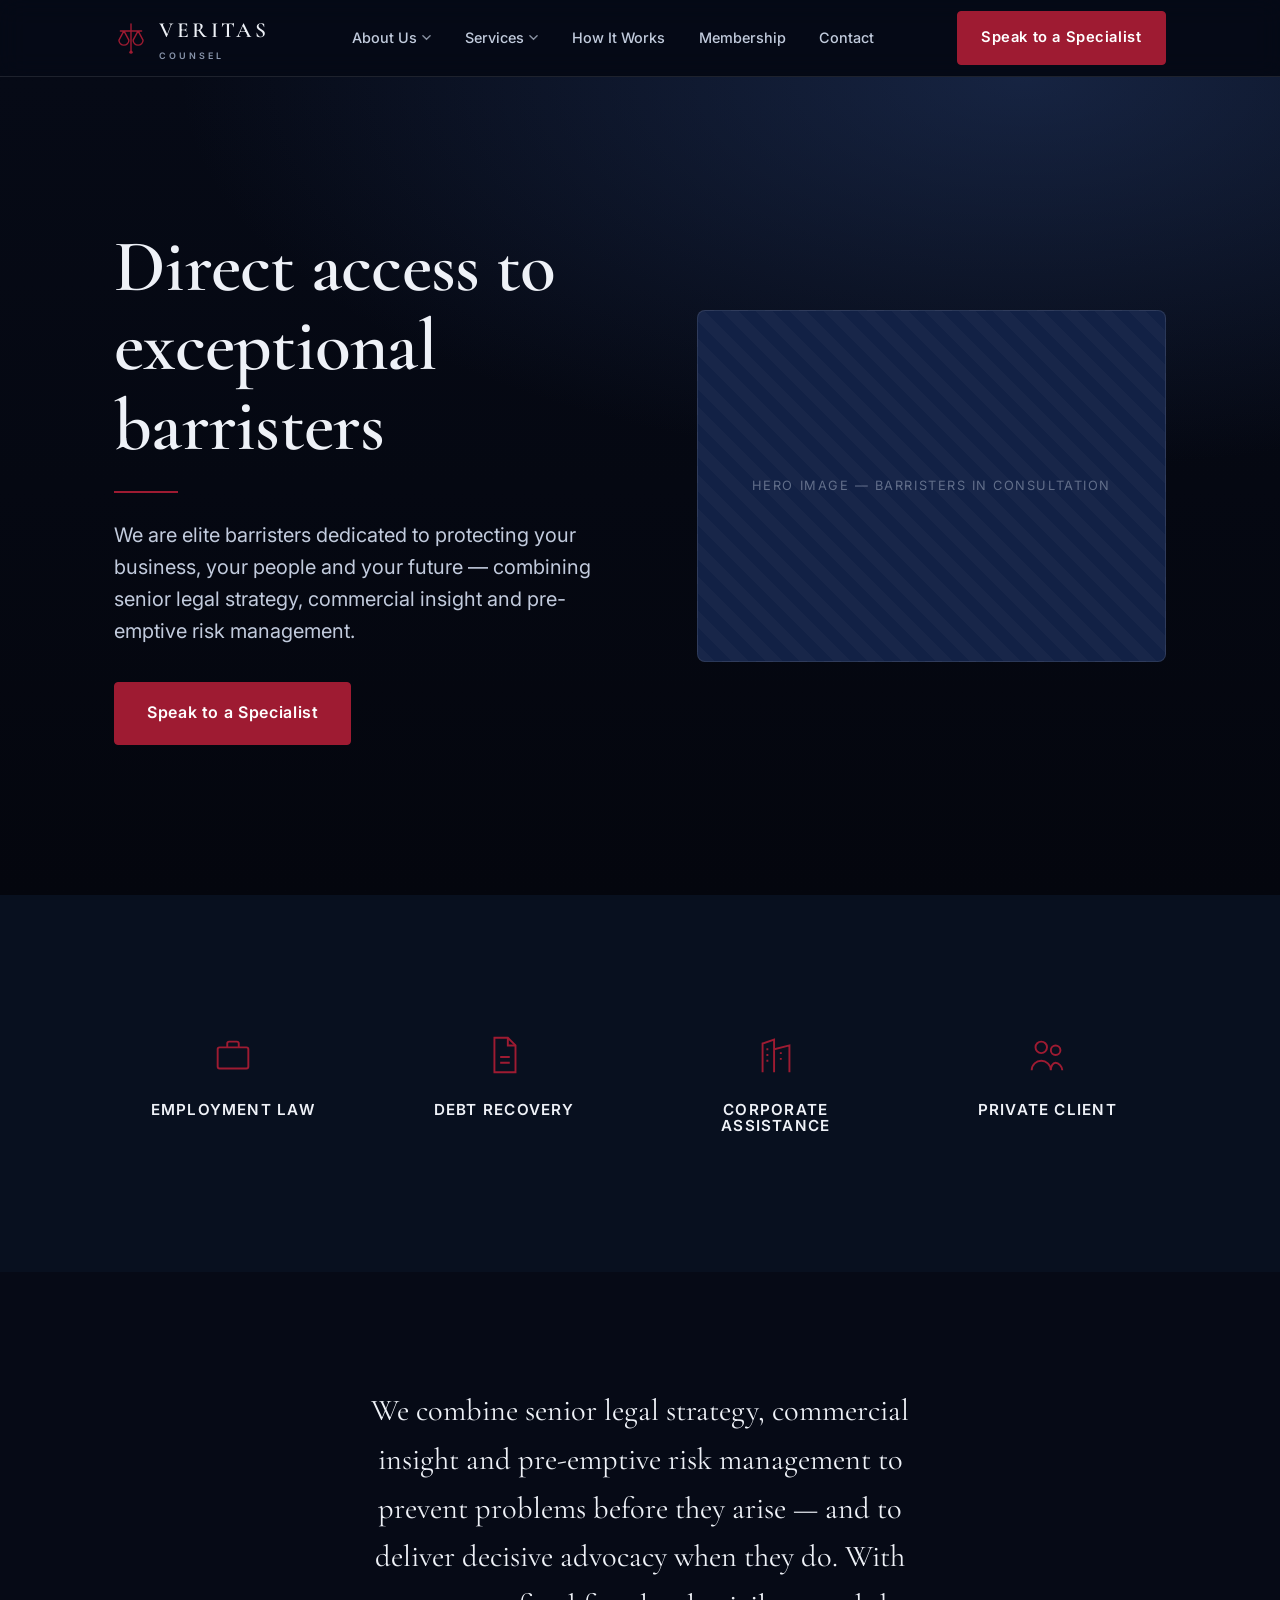
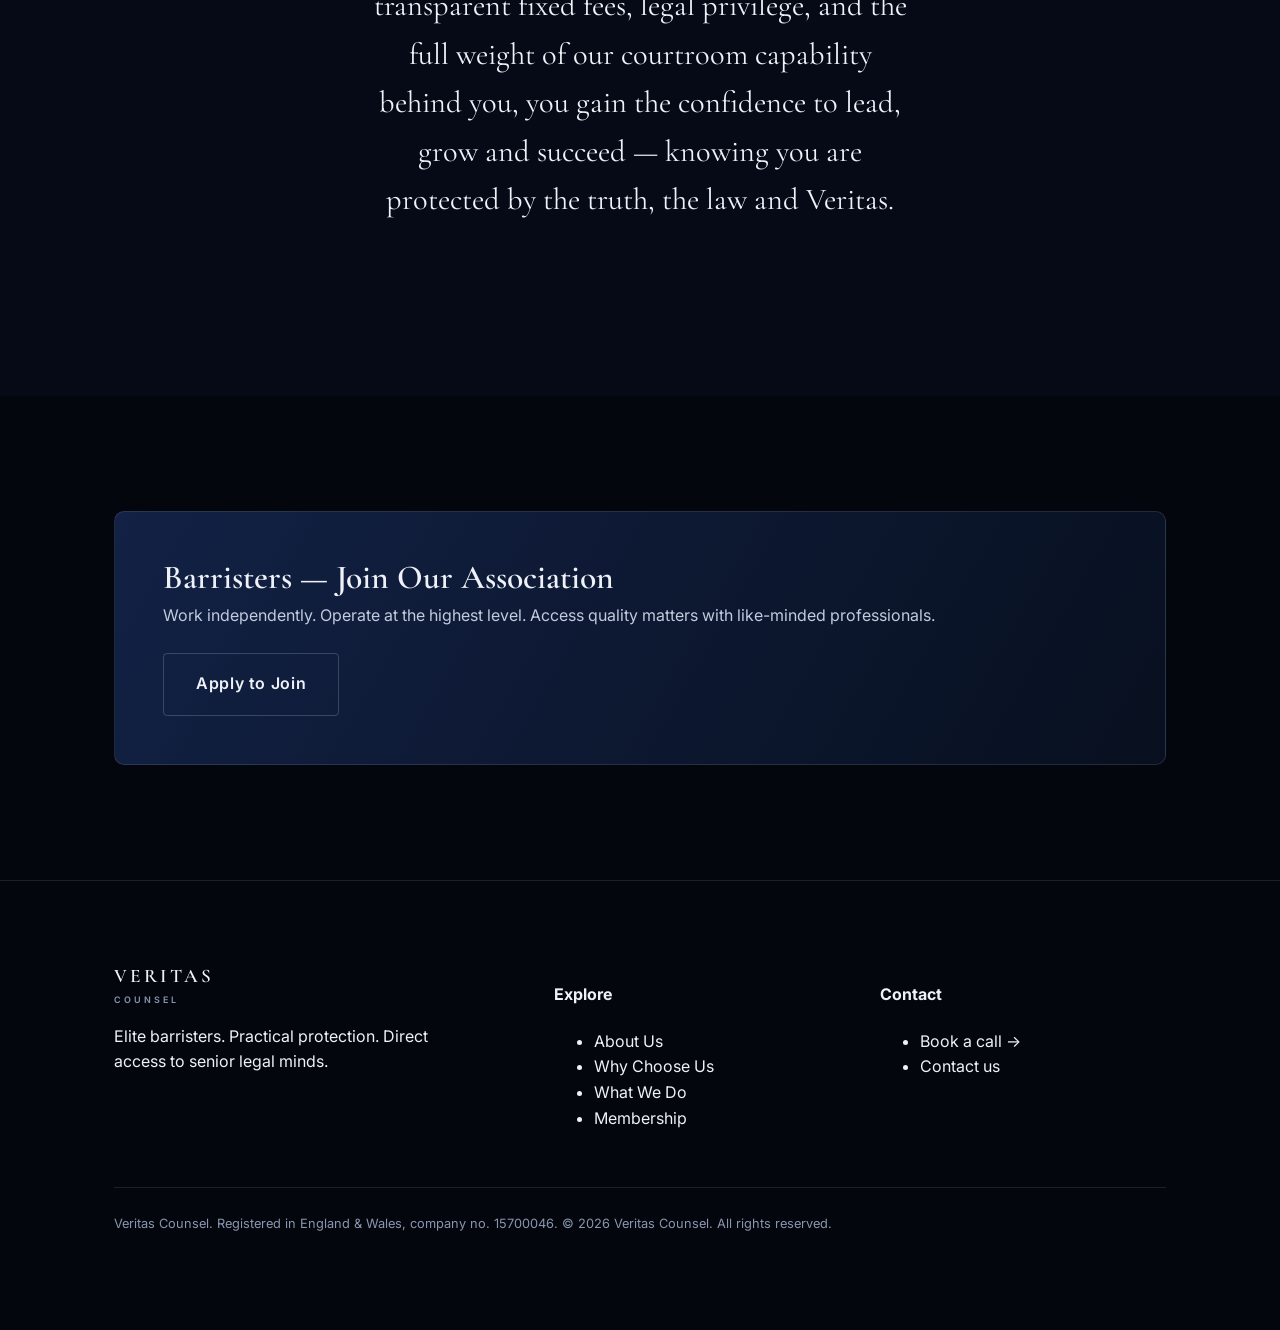
==== index.html @ da13c65a "Veritas Counsel website — initial responsive build (10 pages) Faithful rebuild of the PowerPoint moc" ====
<!DOCTYPE html>
<html lang="en-GB">
<head>
  <meta charset="UTF-8" />
  <meta name="viewport" content="width=device-width, initial-scale=1.0" />
  <title>Veritas Counsel — Direct access to exceptional barristers</title>
  <meta name="description" content="Veritas Counsel — elite barristers protecting your business, your people and your future. Direct access, transparent fixed fees, decisive advocacy." />
  <link rel="preconnect" href="https://fonts.googleapis.com" />
  <link rel="preconnect" href="https://fonts.gstatic.com" crossorigin />
  <link href="https://fonts.googleapis.com/css2?family=Cormorant+Garamond:wght@500;600;700&family=Inter:wght@400;500;600&display=swap" rel="stylesheet" />
  <link rel="stylesheet" href="css/styles.css" />
</head>
<body>

  <!-- ===================== HEADER ===================== -->
  <header class="site-header">
    <div class="container">
      <nav class="nav" id="nav">
        <a class="brand" href="index.html" aria-label="Veritas Counsel home">
          <svg class="brand__mark" viewBox="0 0 48 48" fill="none" xmlns="http://www.w3.org/2000/svg" aria-hidden="true">
            <path d="M24 4v40M9 14h30M14 14l-7 13a7 7 0 0014 0L14 14zM34 14l-7 13a7 7 0 0014 0L34 14z" stroke="#9e1b32" stroke-width="2" stroke-linecap="round" stroke-linejoin="round"/>
            <circle cx="24" cy="44" r="2.4" fill="#9e1b32"/>
          </svg>
          <span class="brand__name">VERITAS<small>COUNSEL</small></span>
        </a>

        <button class="nav__toggle" aria-label="Menu" aria-expanded="false">
          <span></span><span></span><span></span>
        </button>

        <ul class="nav__menu">
          <li class="has-dropdown">
            <a class="nav__link" href="about.html">About Us
              <svg class="caret" viewBox="0 0 10 6" fill="none"><path d="M1 1l4 4 4-4" stroke="currentColor" stroke-width="1.5" stroke-linecap="round"/></svg>
            </a>
            <ul class="dropdown">
              <li><a href="why-choose-us.html">Why Choose Us</a></li>
              <li><a href="what-we-do.html">What We Do</a></li>
            </ul>
          </li>
          <li class="has-dropdown">
            <a class="nav__link" href="what-we-do.html">Services
              <svg class="caret" viewBox="0 0 10 6" fill="none"><path d="M1 1l4 4 4-4" stroke="currentColor" stroke-width="1.5" stroke-linecap="round"/></svg>
            </a>
            <ul class="dropdown">
              <li><a href="corporate-protection.html">Corporate Protection Programme™</a></li>
              <li><a href="corporate-debt-recovery.html">Corporate Debt Recovery Programme™</a></li>
              <li><a href="lifetime-planning.html">Corporate Lifetime Planning Programme™</a></li>
              <li><a href="what-we-do.html">Corporate Training Programme™</a></li>
            </ul>
          </li>
          <li><a class="nav__link" href="how-it-works.html">How It Works</a></li>
          <li><a class="nav__link" href="membership.html">Membership</a></li>
          <li><a class="nav__link" href="contact.html">Contact</a></li>
        </ul>

        <div class="nav__cta">
          <a class="btn btn--primary" data-calendly href="contact.html">Speak to a Specialist</a>
        </div>
      </nav>
    </div>
  </header>

  <!-- ===================== HERO ===================== -->
  <section class="hero hero--split">
    <div class="container">
      <div class="hero__inner">
        <h1>Direct access to exceptional barristers</h1>
        <hr class="rule" />
        <p class="lead">We are elite barristers dedicated to protecting your business, your people and your future — combining senior legal strategy, commercial insight and pre-emptive risk management.</p>
        <a class="btn btn--primary btn--lg" data-calendly href="contact.html">Speak to a Specialist</a>
      </div>
      <div class="img-ph" data-ratio="4-3" data-label="Hero image — barristers in consultation"></div>
    </div>
  </section>

  <!-- ===================== PRACTICE AREAS ===================== -->
  <section class="section section--alt">
    <div class="container">
      <div class="grid grid--4">
        <div class="feature">
          <svg class="feature__icon" viewBox="0 0 48 48" fill="none" stroke="currentColor" stroke-width="2"><rect x="8" y="16" width="32" height="22" rx="2"/><path d="M18 16v-4a2 2 0 012-2h8a2 2 0 012 2v4"/></svg>
          <h3>Employment Law</h3>
        </div>
        <div class="feature">
          <svg class="feature__icon" viewBox="0 0 48 48" fill="none" stroke="currentColor" stroke-width="2"><path d="M14 6h14l8 8v28H14z"/><path d="M28 6v8h8M20 26h10M20 32h10"/></svg>
          <h3>Debt Recovery</h3>
        </div>
        <div class="feature">
          <svg class="feature__icon" viewBox="0 0 48 48" fill="none" stroke="currentColor" stroke-width="2"><path d="M10 42V12l12-4v34M22 42V18l16-4v28M14 18h2M14 24h2M14 30h2M28 22h2M28 28h2"/></svg>
          <h3>Corporate Assistance</h3>
        </div>
        <div class="feature">
          <svg class="feature__icon" viewBox="0 0 48 48" fill="none" stroke="currentColor" stroke-width="2"><circle cx="18" cy="16" r="6"/><circle cx="33" cy="19" r="5"/><path d="M8 40c0-6 5-10 10-10s10 4 10 10M28 40c0-4 2-8 5-8s7 4 7 8"/></svg>
          <h3>Private Client</h3>
        </div>
      </div>
    </div>
  </section>

  <!-- ===================== INTRO ===================== -->
  <section class="section">
    <div class="container section__head center">
      <p class="lead" style="font-family:var(--ff-serif); font-size:clamp(1.3rem,2.6vw,1.9rem); color:var(--text);">
        We combine senior legal strategy, commercial insight and pre-emptive risk management to prevent problems before they arise — and to deliver decisive advocacy when they do. With transparent fixed fees, legal privilege, and the full weight of our courtroom capability behind you, you gain the confidence to lead, grow and succeed — knowing you are protected by the truth, the law and Veritas.
      </p>
    </div>
  </section>

  <!-- ===================== JOIN BAND ===================== -->
  <section class="section section--deep">
    <div class="container">
      <div class="cta-band">
        <div>
          <h2>Barristers — Join Our Association</h2>
          <p>Work independently. Operate at the highest level. Access quality matters with like-minded professionals.</p>
        </div>
        <a class="btn btn--ghost btn--lg" href="membership.html">Apply to Join</a>
      </div>
    </div>
  </section>

  <!-- ===================== FOOTER ===================== -->
  <footer class="site-footer">
    <div class="container">
      <div class="footer__grid">
        <div>
          <span class="brand__name" style="font-size:1.2rem;">VERITAS<small>COUNSEL</small></span>
          <p style="margin-top:1rem; max-width:34ch;">Elite barristers. Practical protection. Direct access to senior legal minds.</p>
        </div>
        <div>
          <h4>Explore</h4>
          <ul>
            <li><a href="about.html">About Us</a></li>
            <li><a href="why-choose-us.html">Why Choose Us</a></li>
            <li><a href="what-we-do.html">What We Do</a></li>
            <li><a href="membership.html">Membership</a></li>
          </ul>
        </div>
        <div>
          <h4>Contact</h4>
          <ul>
            <li><a data-calendly href="contact.html">Book a call →</a></li>
            <li><a href="contact.html">Contact us</a></li>
          </ul>
        </div>
      </div>
      <p class="footer__legal">
        Veritas Counsel. Registered in England &amp; Wales, company no. 15700046.
        © <span id="year">2026</span> Veritas Counsel. All rights reserved.
      </p>
    </div>
  </footer>

  <script src="js/main.js"></script>
</body>
</html>
---- css/styles.css ----
/* ============================================================
   Veritas Counsel — design system
   Dark navy. Off-white. Responsive, mobile-first.
   ============================================================ */

:root {
  /* Navy palette — as dark as possible, layered */
  --navy-950: #04060e;
  --navy-900: #060a16;
  --navy-850: #08101f;
  --navy-800: #0b1730;
  --navy-700: #122145;
  --navy-600: #1b2f5c;
  --navy-500: #2a4377;

  /* Text */
  --text:      #eef1f7;
  --text-soft: #c2cbdd;
  --text-mute: #8a96ad;

  /* Brand crimson (from the mockups) — primary accent */
  --crimson:     #9e1b32;
  --crimson-600: #b3243f;
  --accent:      var(--crimson);
  --accent-soft: #8c2438;
  --line:        rgba(255, 255, 255, 0.10);
  --line-strong: rgba(255, 255, 255, 0.18);

  --maxw: 1180px;
  --gutter: clamp(20px, 5vw, 64px);

  --ff-serif: "Cormorant Garamond", Georgia, "Times New Roman", serif;
  --ff-sans: "Inter", -apple-system, BlinkMacSystemFont, "Segoe UI", Roboto, sans-serif;
}

* { box-sizing: border-box; }

html { scroll-behavior: smooth; }

body {
  margin: 0;
  font-family: var(--ff-sans);
  color: var(--text);
  background: var(--navy-900);
  line-height: 1.6;
  -webkit-font-smoothing: antialiased;
  text-rendering: optimizeLegibility;
}

img { max-width: 100%; display: block; }
a { color: inherit; text-decoration: none; }

h1, h2, h3 { font-family: var(--ff-serif); font-weight: 600; line-height: 1.08; margin: 0; }
h1 { font-size: clamp(2.6rem, 7vw, 4.6rem); letter-spacing: -0.01em; }
h2 { font-size: clamp(2rem, 4.5vw, 3rem); }
h3 { font-size: clamp(1.3rem, 2.4vw, 1.6rem); }
p  { margin: 0 0 1rem; }

.container { width: 100%; max-width: var(--maxw); margin-inline: auto; padding-inline: var(--gutter); }

.eyebrow {
  font-family: var(--ff-sans);
  text-transform: uppercase;
  letter-spacing: 0.22em;
  font-size: 0.72rem;
  font-weight: 600;
  color: var(--accent);
  margin: 0 0 1rem;
}

.lead { font-size: clamp(1.05rem, 1.6vw, 1.25rem); color: var(--text-soft); }

/* Section rhythm */
.section { padding-block: clamp(56px, 9vw, 120px); }
.section--alt { background: var(--navy-850); }
.section--deep { background: var(--navy-950); }

/* ---------- Buttons ---------- */
.btn {
  display: inline-flex; align-items: center; gap: 0.5em;
  font-family: var(--ff-sans); font-weight: 600; font-size: 0.92rem;
  letter-spacing: 0.04em;
  padding: 0.95em 1.6em; border-radius: 4px;
  border: 1px solid transparent; cursor: pointer;
  transition: transform .15s ease, background .2s ease, border-color .2s ease;
}
.btn:hover { transform: translateY(-1px); }
.btn--primary { background: var(--crimson); color: #fff; border-color: var(--crimson); }
.btn--primary:hover { background: var(--crimson-600); border-color: var(--crimson-600); }
.btn--ghost { background: transparent; color: var(--text); border-color: var(--line-strong); }
.btn--ghost:hover { border-color: var(--accent); color: #fff; }
.btn--lg { padding: 1.1em 2em; font-size: 1rem; }

/* ============================================================
   Header / nav
   ============================================================ */
.site-header {
  position: sticky; top: 0; z-index: 100;
  background: rgba(6, 10, 22, 0.82);
  backdrop-filter: blur(12px);
  border-bottom: 1px solid var(--line);
}
.nav {
  display: flex; align-items: center; justify-content: space-between;
  gap: 1.5rem; min-height: 76px;
}
.brand { display: flex; align-items: center; gap: 0.7rem; }
.brand__mark { width: 34px; height: 34px; flex: none; }
.brand__name { font-family: var(--ff-serif); font-size: 1.35rem; letter-spacing: 0.16em; font-weight: 600; }
.brand__name small { display: block; font-family: var(--ff-sans); font-size: 0.56rem; letter-spacing: 0.34em; color: var(--text-mute); margin-top: 2px; }

.nav__menu { display: flex; align-items: center; gap: 0.3rem; list-style: none; margin: 0; padding: 0; }
.nav__link {
  display: inline-flex; align-items: center; gap: 0.35rem;
  padding: 0.6rem 0.9rem; font-size: 0.9rem; font-weight: 500;
  color: var(--text-soft); border-radius: 4px;
}
.nav__link:hover { color: #fff; }

/* Dropdown */
.has-dropdown { position: relative; }
.dropdown {
  position: absolute; top: 100%; left: 0; min-width: 240px;
  background: var(--navy-800); border: 1px solid var(--line);
  border-radius: 6px; padding: 0.5rem; list-style: none; margin: 8px 0 0;
  opacity: 0; visibility: hidden; transform: translateY(6px);
  transition: opacity .18s ease, transform .18s ease, visibility .18s;
  box-shadow: 0 20px 40px rgba(0,0,0,.5);
}
.has-dropdown:hover .dropdown,
.has-dropdown:focus-within .dropdown { opacity: 1; visibility: visible; transform: translateY(0); }
.dropdown a { display: block; padding: 0.6rem 0.8rem; border-radius: 4px; font-size: 0.88rem; color: var(--text-soft); }
.dropdown a:hover { background: var(--navy-700); color: #fff; }
.caret { width: 9px; height: 9px; opacity: .7; }

.nav__cta { display: flex; align-items: center; gap: 0.6rem; }

/* Hamburger */
.nav__toggle {
  display: none; background: none; border: 0; cursor: pointer; padding: 8px;
}
.nav__toggle span { display: block; width: 24px; height: 2px; background: var(--text); margin: 5px 0; transition: .25s; }
.nav.open .nav__toggle span:nth-child(1) { transform: translateY(7px) rotate(45deg); }
.nav.open .nav__toggle span:nth-child(2) { opacity: 0; }
.nav.open .nav__toggle span:nth-child(3) { transform: translateY(-7px) rotate(-45deg); }

/* ============================================================
   Hero
   ============================================================ */
.hero {
  position: relative;
  background:
    radial-gradient(110% 80% at 80% 0%, rgba(42,67,119,.45), transparent 60%),
    linear-gradient(180deg, var(--navy-900), var(--navy-950));
  padding-block: clamp(64px, 12vw, 150px);
  overflow: hidden;
}
.hero__inner { max-width: 760px; }
.hero h1 { margin-bottom: 1.2rem; }
.hero .lead { max-width: 540px; margin-bottom: 2.2rem; }
.rule { width: 64px; height: 2px; background: var(--accent); margin: 1.6rem 0; border: 0; }

/* ============================================================
   Practice areas / feature grid
   ============================================================ */
.grid { display: grid; gap: clamp(20px, 3vw, 34px); }
.grid--4 { grid-template-columns: repeat(4, 1fr); }
.grid--3 { grid-template-columns: repeat(3, 1fr); }
.grid--2 { grid-template-columns: repeat(2, 1fr); }

.feature { text-align: center; padding: 1.4rem 1rem; }
.feature__icon { width: 46px; height: 46px; margin: 0 auto 1rem; color: var(--accent); }
.feature h3 { font-family: var(--ff-sans); font-size: 0.95rem; letter-spacing: 0.08em; text-transform: uppercase; font-weight: 600; }
.feature p { color: var(--text-mute); font-size: 0.92rem; }

.card {
  background: var(--navy-800); border: 1px solid var(--line);
  border-radius: 8px; padding: clamp(1.4rem, 3vw, 2.2rem);
  transition: border-color .2s ease, transform .2s ease;
}
.card:hover { border-color: var(--accent-soft); transform: translateY(-3px); }
.card__icon { width: 40px; height: 40px; color: var(--accent); margin-bottom: 1rem; }
.card h3 { margin-bottom: 0.6rem; }
.card p { color: var(--text-soft); font-size: 0.95rem; margin: 0; }

.section__head { max-width: 680px; margin-bottom: clamp(32px, 5vw, 56px); }
.section__head.center { margin-inline: auto; text-align: center; }

/* Numbered value rows */
.vlist { display: grid; gap: 1.6rem; counter-reset: v; }
.vrow { display: grid; grid-template-columns: 56px 1fr; gap: 1.2rem; align-items: start;
  padding-bottom: 1.6rem; border-bottom: 1px solid var(--line); }
.vrow:last-child { border-bottom: 0; }
.vrow__num { font-family: var(--ff-serif); font-size: 2rem; color: var(--accent-soft); line-height: 1; }
.vrow h3 { margin-bottom: 0.4rem; }
.vrow p { color: var(--text-soft); margin: 0; }

/* CTA band */
.cta-band {
  background: linear-gradient(120deg, var(--navy-700), var(--navy-850));
  border: 1px solid var(--line); border-radius: 10px;
  padding: clamp(1.8rem, 4vw, 3rem);
  display: flex; flex-wrap: wrap; align-items: center; justify-content: space-between; gap: 1.5rem;
}
.cta-band h2 { font-size: clamp(1.5rem, 3vw, 2.1rem); }
.cta-band p { color: var(--text-soft); margin: 0.4rem 0 0; }

/* ============================================================
   Footer
   ============================================================ */
.site-footer { background: var(--navy-950); border-top: 1px solid var(--line); padding-block: clamp(48px, 7vw, 80px); }
.footer__grid { display: grid; grid-template-columns: 1.4fr 1fr 1fr; gap: 2.5rem; }
.footer h4 { font-family: var(--ff-sans); text-transform: uppercase; letter-spacing: 0.14em; font-size: 0.72rem; color: var(--text-mute); margin: 0 0 1rem; }
.footer a, .footer p { color: var(--text-soft); font-size: 0.92rem; }
.footer ul { list-style: none; margin: 0; padding: 0; display: grid; gap: 0.5rem; }
.footer a:hover { color: #fff; }
.footer__legal { margin-top: 2.5rem; padding-top: 1.6rem; border-top: 1px solid var(--line); font-size: 0.8rem; color: var(--text-mute); }

/* ============================================================
   Image placeholders (grey boxes until real assets arrive)
   ============================================================ */
.img-ph {
  position: relative;
  width: 100%;
  background:
    repeating-linear-gradient(45deg, rgba(255,255,255,.025) 0 12px, transparent 12px 24px),
    var(--navy-700);
  border: 1px solid var(--line);
  border-radius: 8px;
  display: flex; align-items: center; justify-content: center;
  color: var(--text-mute); font-size: 0.8rem; letter-spacing: 0.12em; text-transform: uppercase;
  min-height: 220px;
}
.img-ph[data-ratio="16-9"]  { aspect-ratio: 16 / 9; }
.img-ph[data-ratio="4-3"]   { aspect-ratio: 4 / 3; }
.img-ph[data-ratio="1-1"]   { aspect-ratio: 1 / 1; }
.img-ph[data-ratio="3-4"]   { aspect-ratio: 3 / 4; }
.img-ph::after { content: attr(data-label); opacity: .65; padding: 1rem; text-align: center; }

/* ============================================================
   Split layouts (text + media)
   ============================================================ */
.split { display: grid; grid-template-columns: 1fr 1fr; gap: clamp(28px, 5vw, 64px); align-items: center; }
.split--media-right { direction: ltr; }
.hero--split .container { display: grid; grid-template-columns: 1.05fr 0.95fr; gap: clamp(28px, 5vw, 64px); align-items: center; }

/* Checklists (ticked service lists) */
.checklist { list-style: none; margin: 0; padding: 0; display: grid; gap: 0.7rem; }
.checklist li { display: grid; grid-template-columns: 22px 1fr; gap: 0.7rem; align-items: start; color: var(--text-soft); font-size: 0.95rem; }
.checklist li::before {
  content: ""; width: 18px; height: 18px; margin-top: 3px; border-radius: 50%;
  background:
    linear-gradient(transparent, transparent),
    var(--navy-600);
  border: 1px solid var(--accent-soft);
  background-image: url("data:image/svg+xml,%3Csvg xmlns='http://www.w3.org/2000/svg' viewBox='0 0 12 12'%3E%3Cpath d='M2.5 6.2l2.2 2.3 4.8-5' stroke='%239e1b32' stroke-width='1.8' fill='none' stroke-linecap='round' stroke-linejoin='round'/%3E%3C/svg%3E");
  background-repeat: no-repeat; background-position: center;
}

/* Process steps (How it works) */
.steps { display: grid; gap: 1.6rem; counter-reset: step; }
.step { display: grid; grid-template-columns: 48px 1fr; gap: 1.2rem; align-items: start; }
.step__num {
  width: 44px; height: 44px; border-radius: 50%; display: grid; place-items: center;
  border: 1px solid var(--accent-soft); color: var(--accent); font-family: var(--ff-serif); font-size: 1.2rem;
}
.step h3 { margin-bottom: 0.3rem; }
.step p { color: var(--text-soft); margin: 0; font-size: 0.95rem; }

/* Pricing card */
.price-card { background: var(--navy-800); border: 1px solid var(--line-strong); border-radius: 10px; padding: clamp(1.6rem, 3vw, 2.4rem); text-align: center; }
.price-card .amount { font-family: var(--ff-serif); font-size: clamp(2.6rem, 6vw, 3.6rem); line-height: 1; }
.price-card .per { color: var(--text-mute); font-size: 0.9rem; }

/* Page hero (interior pages) */
.page-hero { background: linear-gradient(180deg, var(--navy-850), var(--navy-950)); padding-block: clamp(56px, 9vw, 110px); }
.page-hero .lead { max-width: 620px; }

/* prose helper */
.prose p { color: var(--text-soft); max-width: 65ch; }
.prose .accent { color: var(--accent); }

/* ============================================================
   Responsive
   ============================================================ */
@media (max-width: 920px) {
  .grid--4 { grid-template-columns: repeat(2, 1fr); }
  .grid--3 { grid-template-columns: 1fr; }
  .footer__grid { grid-template-columns: 1fr 1fr; }

  .nav__toggle { display: block; }
  .nav__menu, .nav__cta {
    position: fixed; inset: 76px 0 auto 0;
    flex-direction: column; align-items: stretch;
    background: var(--navy-850); border-bottom: 1px solid var(--line);
    padding: 1rem var(--gutter);
    transform: translateY(-120%); transition: transform .3s ease;
    gap: 0.2rem;
  }
  .nav__cta { top: auto; position: static; transform: none; background: none; border: 0; padding-top: 1rem; }
  .nav.open .nav__menu { transform: translateY(0); }
  .nav__menu { z-index: 90; box-shadow: 0 20px 30px rgba(0,0,0,.4); }
  .dropdown { position: static; opacity: 1; visibility: visible; transform: none; box-shadow: none; background: var(--navy-800); margin: 4px 0 4px 1rem; }
  .nav__link { padding: 0.85rem 0.5rem; font-size: 1rem; }
}

@media (max-width: 820px) {
  .split, .hero--split .container { grid-template-columns: 1fr; }
  .hero--split .img-ph { order: -1; }
}

@media (max-width: 560px) {
  .grid--4, .grid--2 { grid-template-columns: 1fr; }
  .footer__grid { grid-template-columns: 1fr; }
  .cta-band { flex-direction: column; align-items: flex-start; }
  .vrow { grid-template-columns: 1fr; gap: 0.4rem; }
  .step { grid-template-columns: 40px 1fr; }
}
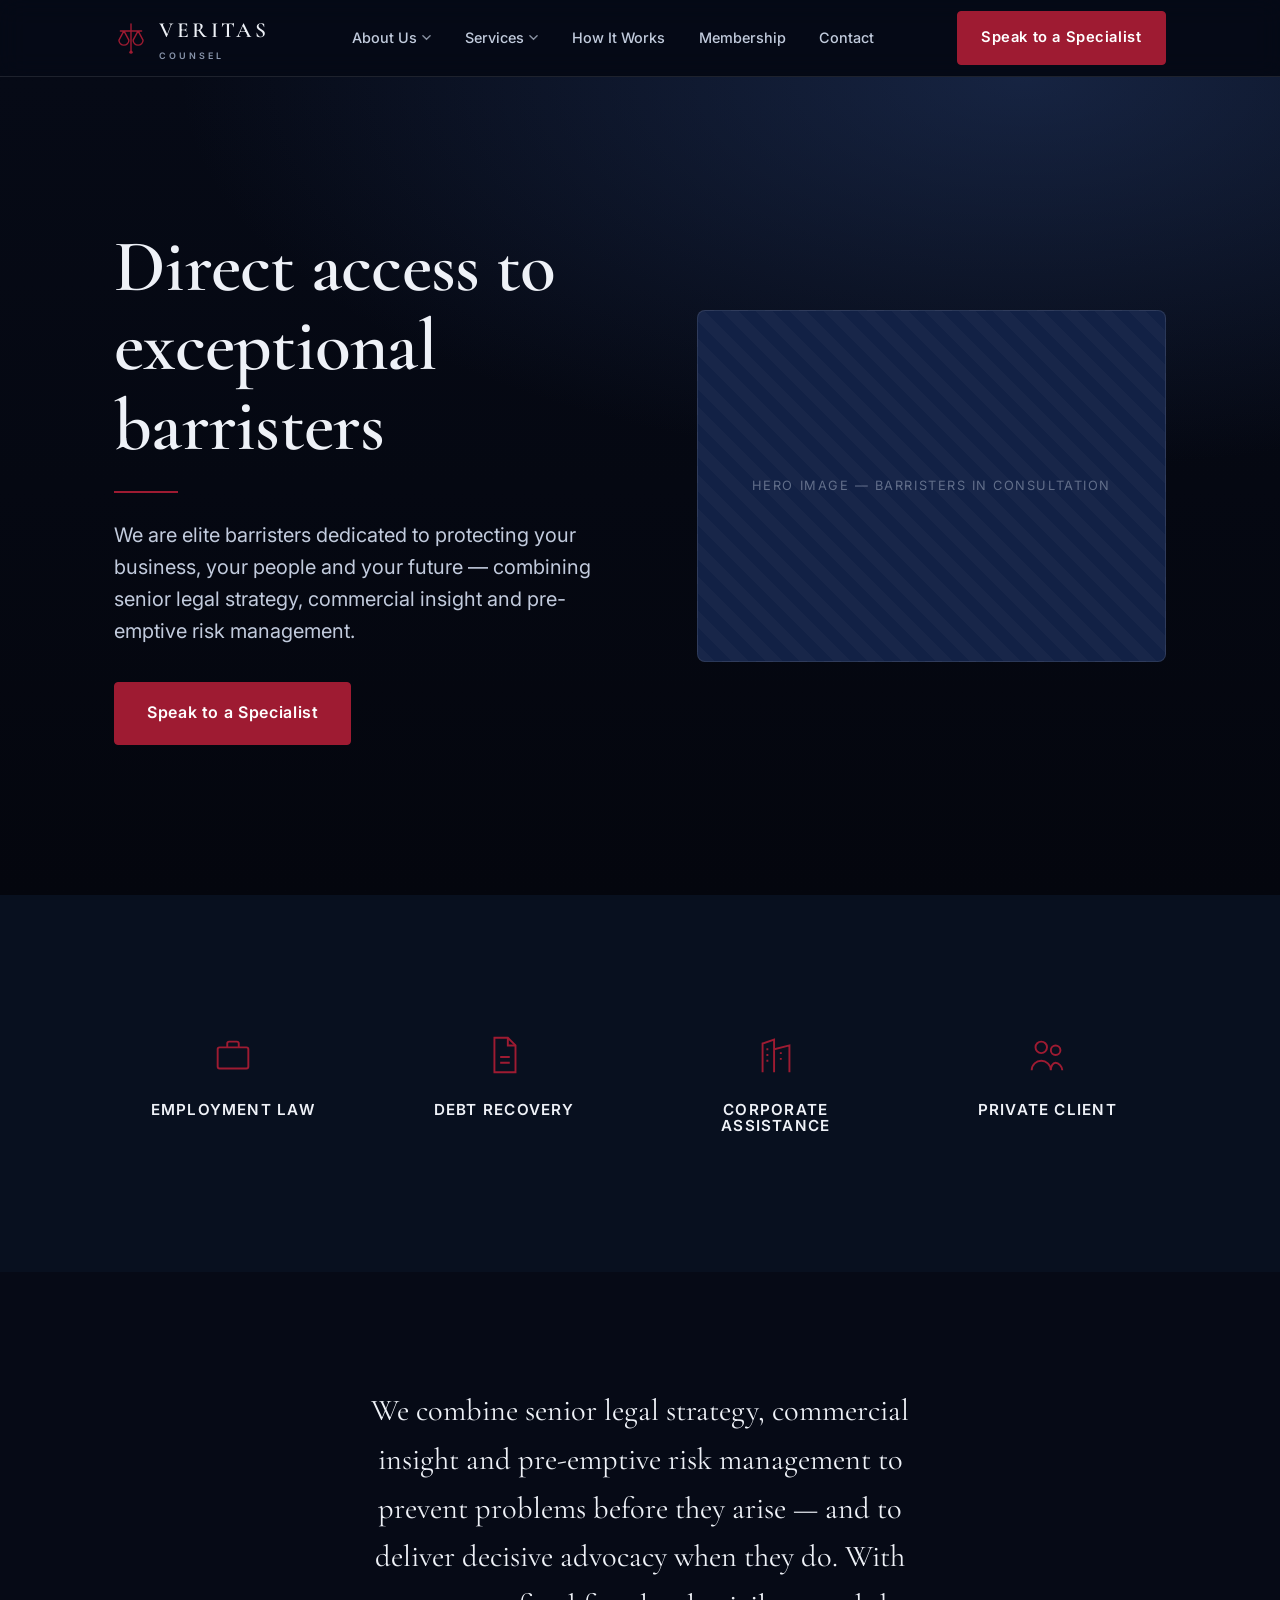
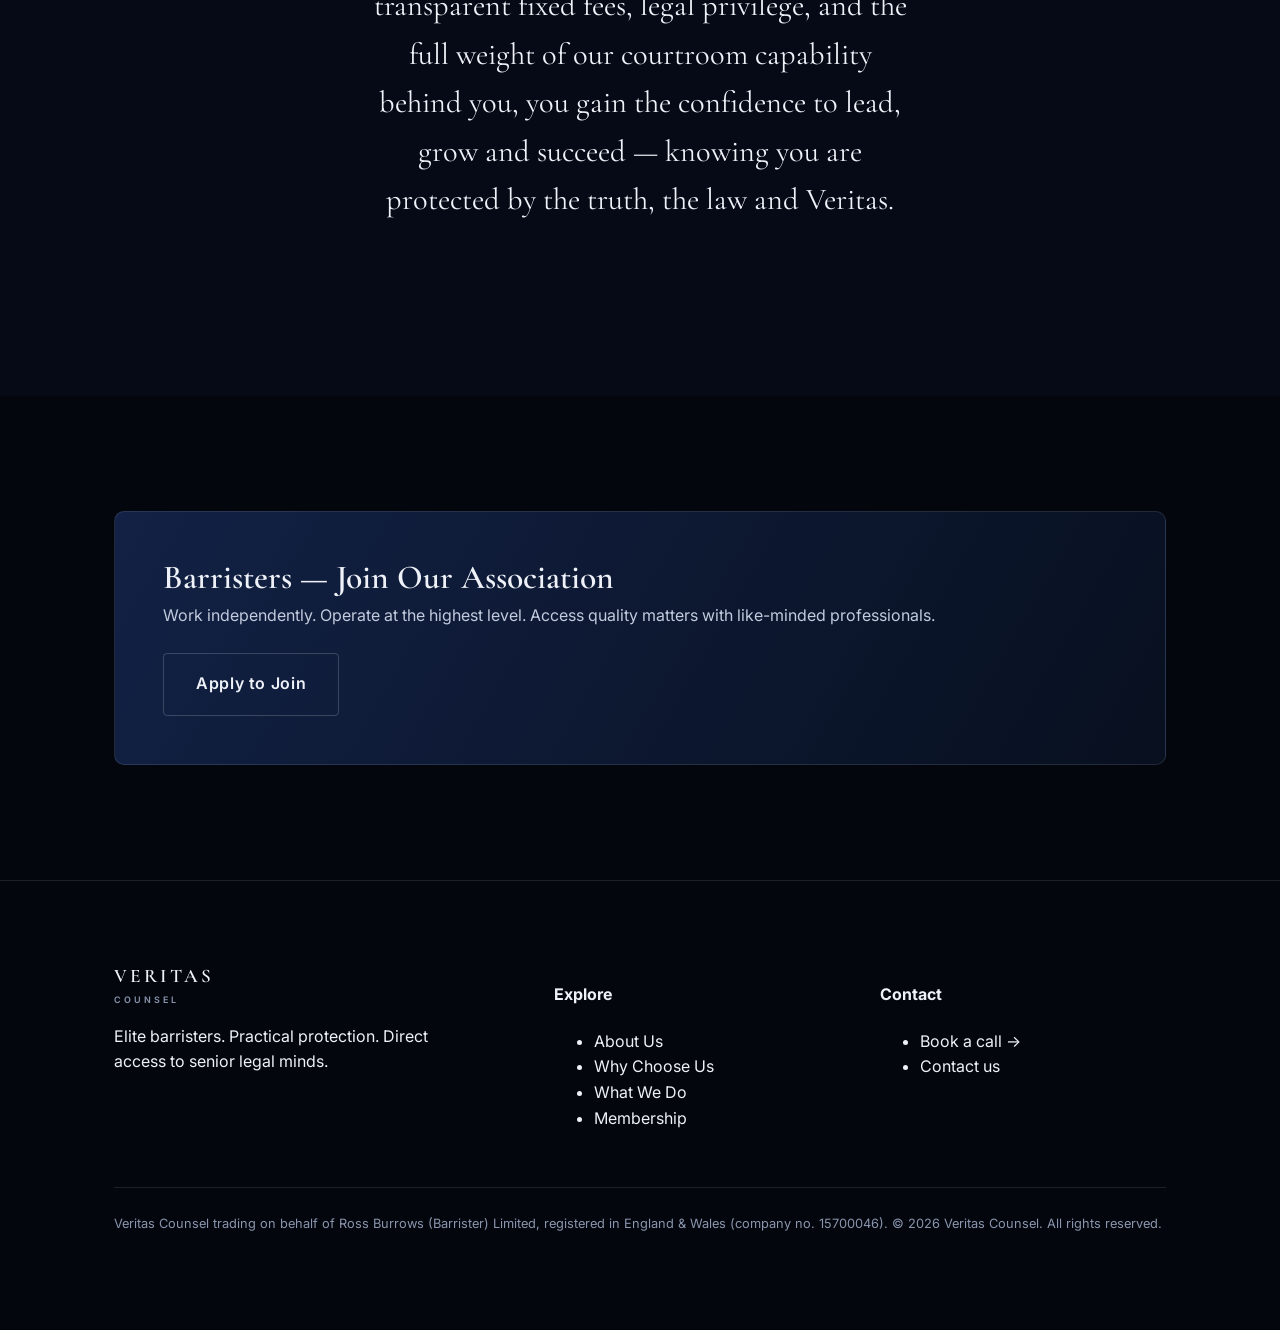
==== commit 15f46a06: "Footer: state Veritas Counsel trades on behalf of Ross Burrows (Barrister) Limited (no. 15700046) Co" ====
--- a/index.html
+++ b/index.html
@@ -34,6 +34,7 @@
               <svg class="caret" viewBox="0 0 10 6" fill="none"><path d="M1 1l4 4 4-4" stroke="currentColor" stroke-width="1.5" stroke-linecap="round"/></svg>
             </a>
             <ul class="dropdown">
+              <li><a href="about.html">Overview</a></li>
               <li><a href="why-choose-us.html">Why Choose Us</a></li>
               <li><a href="what-we-do.html">What We Do</a></li>
             </ul>
@@ -43,6 +44,7 @@
               <svg class="caret" viewBox="0 0 10 6" fill="none"><path d="M1 1l4 4 4-4" stroke="currentColor" stroke-width="1.5" stroke-linecap="round"/></svg>
             </a>
             <ul class="dropdown">
+              <li><a href="what-we-do.html">Overview</a></li>
               <li><a href="corporate-protection.html">Corporate Protection Programme™</a></li>
               <li><a href="corporate-debt-recovery.html">Corporate Debt Recovery Programme™</a></li>
               <li><a href="lifetime-planning.html">Corporate Lifetime Planning Programme™</a></li>
@@ -55,7 +57,10 @@
         </ul>
 
         <div class="nav__cta">
-          <a class="btn btn--primary" data-calendly href="contact.html">Speak to a Specialist</a>
+          <a class="btn btn--primary nav__speak" data-calendly href="contact.html" aria-label="Speak to a specialist">
+            <svg class="nav__speak-icon" viewBox="0 0 24 24" fill="none" stroke="currentColor" stroke-width="2" stroke-linecap="round" stroke-linejoin="round" aria-hidden="true"><path d="M21 11.5a8.38 8.38 0 0 1-8.5 8.5 9.4 9.4 0 0 1-4-.9L3 20l1.4-4.5A8.38 8.38 0 0 1 3.5 11 8.5 8.5 0 0 1 12 2.5a8.38 8.38 0 0 1 8.5 8.5z"/></svg>
+            <span class="nav__speak-text">Speak to a Specialist</span>
+          </a>
         </div>
       </nav>
     </div>
@@ -146,7 +151,7 @@
         </div>
       </div>
       <p class="footer__legal">
-        Veritas Counsel. Registered in England &amp; Wales, company no. 15700046.
+        Veritas Counsel trading on behalf of Ross Burrows (Barrister) Limited, registered in England &amp; Wales (company no. 15700046).
         © <span id="year">2026</span> Veritas Counsel. All rights reserved.
       </p>
     </div>
--- a/css/styles.css
+++ b/css/styles.css
@@ -131,9 +131,11 @@
 .has-dropdown:focus-within .dropdown { opacity: 1; visibility: visible; transform: translateY(0); }
 .dropdown a { display: block; padding: 0.6rem 0.8rem; border-radius: 4px; font-size: 0.88rem; color: var(--text-soft); }
 .dropdown a:hover { background: var(--navy-700); color: #fff; }
-.caret { width: 9px; height: 9px; opacity: .7; }
+.caret { width: 9px; height: 9px; opacity: .7; transition: transform .25s ease; }
 
 .nav__cta { display: flex; align-items: center; gap: 0.6rem; }
+.nav__speak-icon { display: none; width: 20px; height: 20px; }
+.nav__drawer-cta { display: none; }
 
 /* Hamburger */
 .nav__toggle {
@@ -289,19 +291,57 @@
   .footer__grid { grid-template-columns: 1fr 1fr; }
 
   .nav__toggle { display: block; }
-  .nav__menu, .nav__cta {
-    position: fixed; inset: 76px 0 auto 0;
-    flex-direction: column; align-items: stretch;
-    background: var(--navy-850); border-bottom: 1px solid var(--line);
-    padding: 1rem var(--gutter);
-    transform: translateY(-120%); transition: transform .3s ease;
-    gap: 0.2rem;
+
+  /* backdrop-filter creates a containing block for fixed children, which would
+     trap the drawer inside the header — drop it on mobile, use a solid bg. */
+  .site-header { background: var(--navy-900); backdrop-filter: none; -webkit-backdrop-filter: none; }
+
+  /* ---- Full-height drawer (sits below the sticky header) ---- */
+  .nav__menu {
+    position: fixed; inset: 76px 0 0 0; z-index: 90;
+    flex-direction: column; align-items: stretch; justify-content: flex-start;
+    gap: 0;
+    background: var(--navy-950);
+    padding: 1.75rem var(--gutter) calc(2rem + env(safe-area-inset-bottom, 0px));
+    overflow-y: auto; -webkit-overflow-scrolling: touch;
+    opacity: 0; visibility: hidden; transform: translateY(-6px);
+    transition: opacity .25s ease, transform .25s ease, visibility .25s;
   }
-  .nav__cta { top: auto; position: static; transform: none; background: none; border: 0; padding-top: 1rem; }
-  .nav.open .nav__menu { transform: translateY(0); }
-  .nav__menu { z-index: 90; box-shadow: 0 20px 30px rgba(0,0,0,.4); }
-  .dropdown { position: static; opacity: 1; visibility: visible; transform: none; box-shadow: none; background: var(--navy-800); margin: 4px 0 4px 1rem; }
-  .nav__link { padding: 0.85rem 0.5rem; font-size: 1rem; }
+  .nav.open .nav__menu { opacity: 1; visibility: visible; transform: none; }
+
+  /* Keep the message-icon CTA + hamburger in the top bar */
+  .brand { margin-right: auto; }
+  .nav__cta { position: static; transform: none; background: none; border: 0; padding: 0; order: 2; }
+  .nav__toggle { order: 3; margin-left: 0.4rem; }
+  .nav__speak { padding: 0.55rem; border-radius: 50%; line-height: 0; }
+  .nav__speak .nav__speak-text { display: none; }
+  .nav__speak .nav__speak-icon { display: block; }
+
+  /* Top-level rows: elegant, full-width, divided */
+  .nav__menu > li { border-bottom: 1px solid var(--line); }
+  .nav__link {
+    display: flex; align-items: center; justify-content: space-between;
+    width: 100%; padding: 1.15rem 0.25rem;
+    font-family: var(--ff-serif); font-size: 1.4rem; font-weight: 600;
+    color: var(--text); border-radius: 0;
+  }
+  .nav__link .caret { width: 14px; height: 14px; opacity: .85; }
+
+  /* Accordion submenus — collapsed by default, expand on tap */
+  .dropdown {
+    position: static; opacity: 1; visibility: visible; transform: none;
+    box-shadow: none; background: none; border: 0; border-radius: 0; margin: 0;
+    padding: 0 0 0 0.25rem; max-height: 0; overflow: hidden;
+    transition: max-height .3s ease;
+  }
+  .has-dropdown.open .dropdown { max-height: 460px; }
+  .has-dropdown.open > .nav__link .caret { transform: rotate(180deg); }
+  .dropdown a { padding: 0.7rem 0.25rem; font-size: 1rem; color: var(--text-soft); }
+  .dropdown li:last-child a { padding-bottom: 1.1rem; }
+
+  /* Full-width CTA at the foot of the drawer (injected by main.js) */
+  .nav__drawer-cta { display: block; margin-top: 1.8rem; }
+  .nav__drawer-cta .btn { width: 100%; justify-content: center; }
 }
 
 @media (max-width: 820px) {
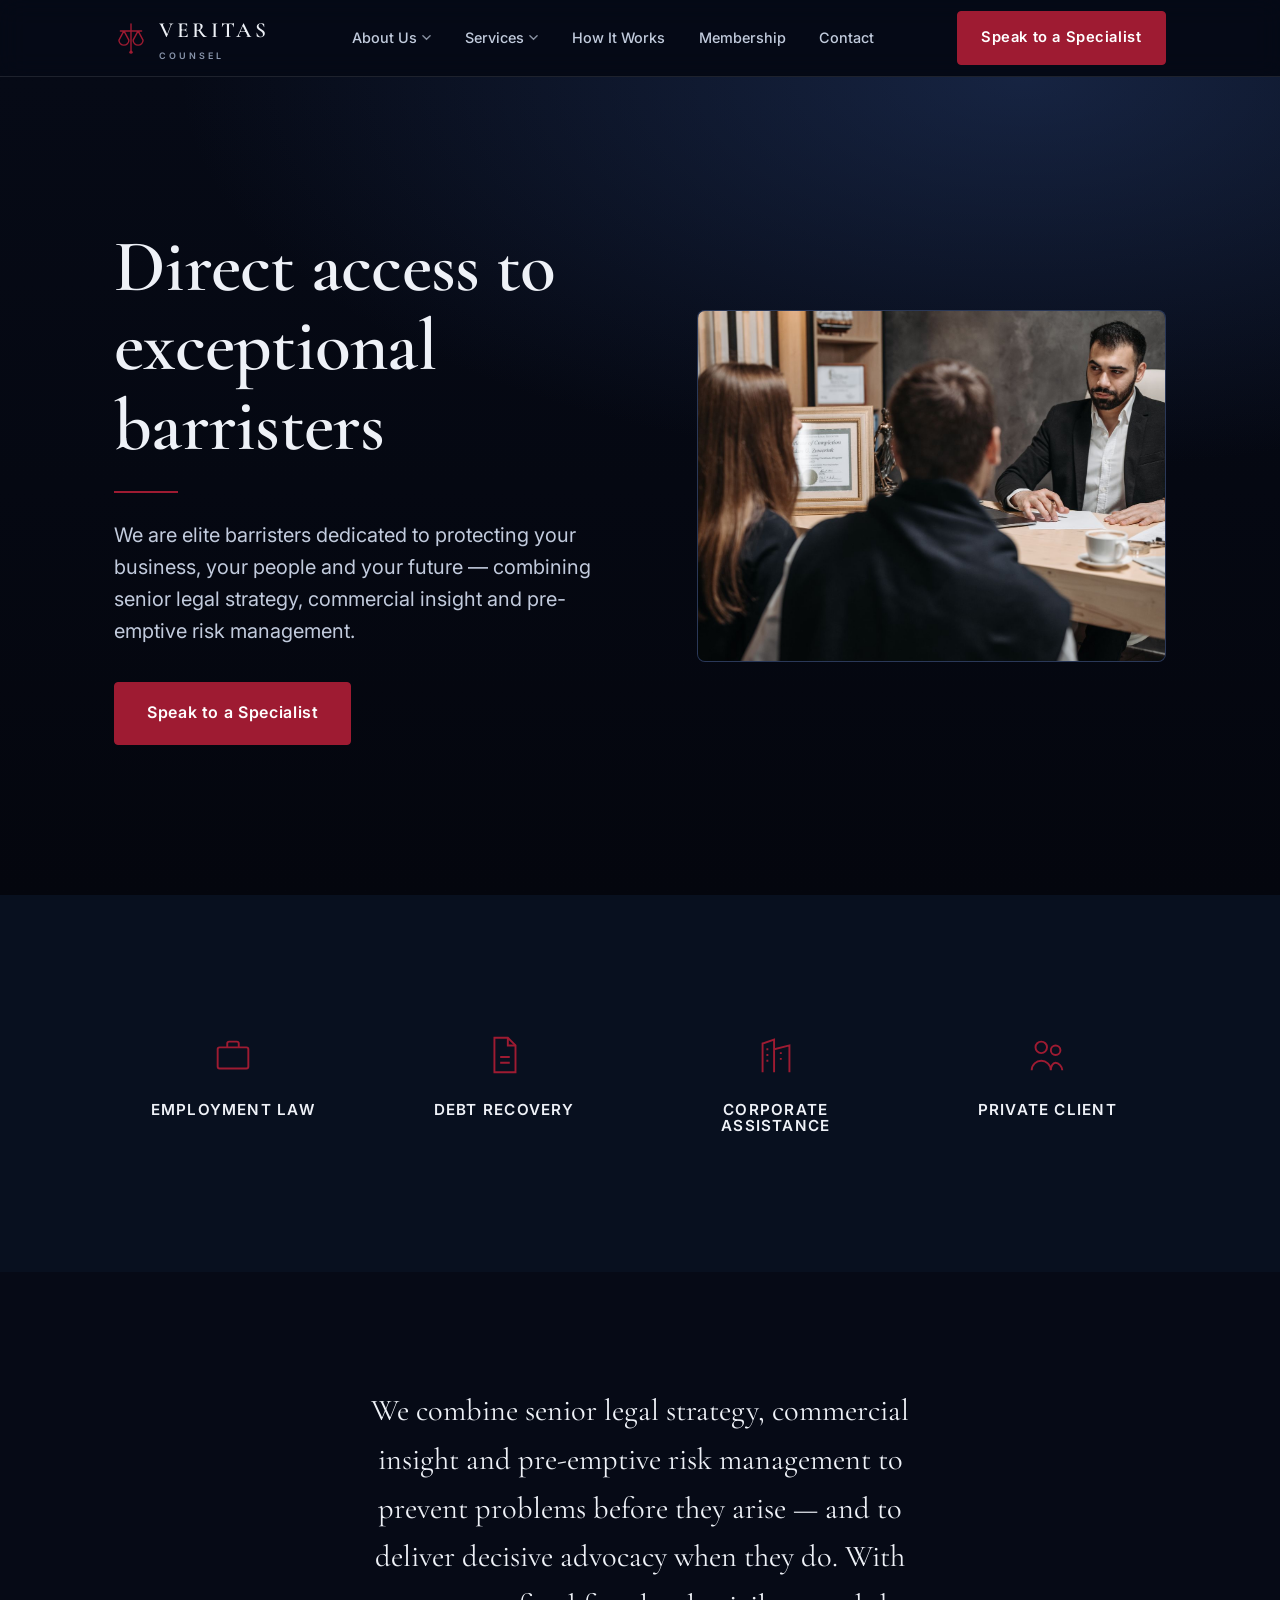
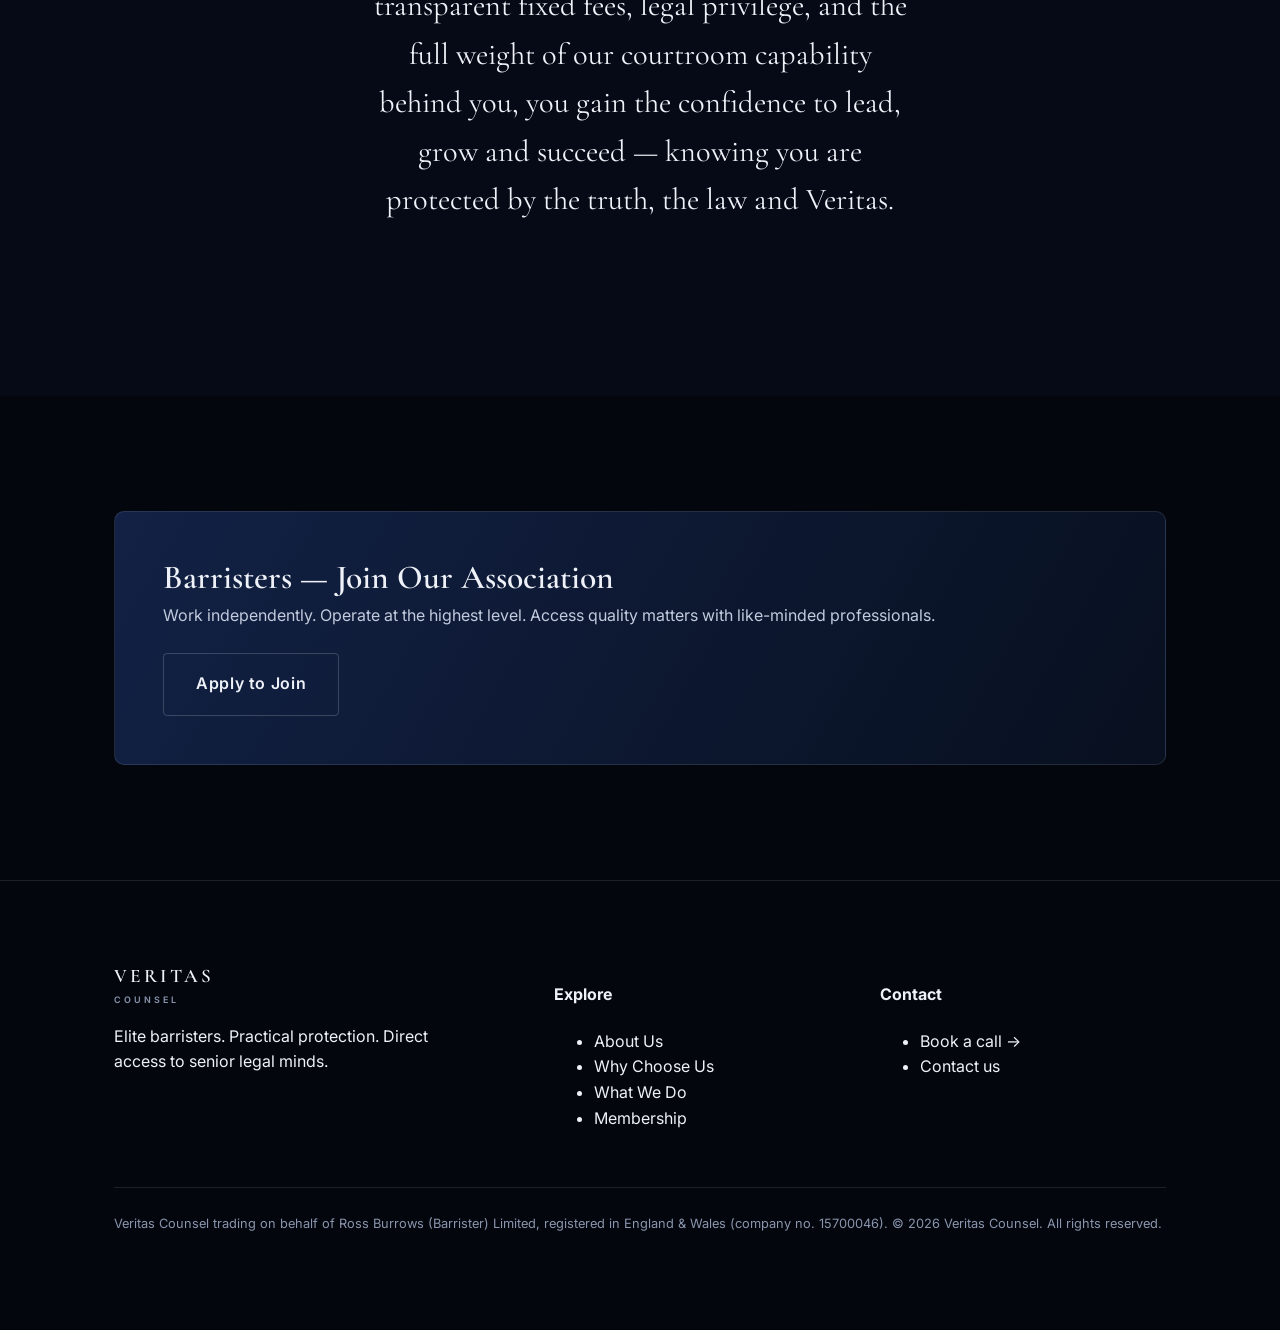
==== commit 03c0e8fa: "Add royalty-free Pexels imagery to all 13 image slots First-pass photography (free for commercial us" ====
--- a/index.html
+++ b/index.html
@@ -75,7 +75,7 @@
         <p class="lead">We are elite barristers dedicated to protecting your business, your people and your future — combining senior legal strategy, commercial insight and pre-emptive risk management.</p>
         <a class="btn btn--primary btn--lg" data-calendly href="contact.html">Speak to a Specialist</a>
       </div>
-      <div class="img-ph" data-ratio="4-3" data-label="Hero image — barristers in consultation"></div>
+      <img class="img-real" data-ratio="4-3" src="assets/hero-home.jpg" alt="Barristers in consultation" loading="lazy">
     </div>
   </section>
 
--- a/css/styles.css
+++ b/css/styles.css
@@ -233,6 +233,17 @@
   color: var(--text-mute); font-size: 0.8rem; letter-spacing: 0.12em; text-transform: uppercase;
   min-height: 220px;
 }
+/* Real images drop straight into the placeholder slots */
+.img-real {
+  width: 100%; display: block; border-radius: 8px;
+  object-fit: cover; background: var(--navy-700);
+  border: 1px solid var(--line);
+}
+.img-real[data-ratio="16-9"] { aspect-ratio: 16 / 9; }
+.img-real[data-ratio="4-3"]  { aspect-ratio: 4 / 3; }
+.img-real[data-ratio="1-1"]  { aspect-ratio: 1 / 1; }
+.img-real[data-ratio="3-4"]  { aspect-ratio: 3 / 4; }
+
 .img-ph[data-ratio="16-9"]  { aspect-ratio: 16 / 9; }
 .img-ph[data-ratio="4-3"]   { aspect-ratio: 4 / 3; }
 .img-ph[data-ratio="1-1"]   { aspect-ratio: 1 / 1; }
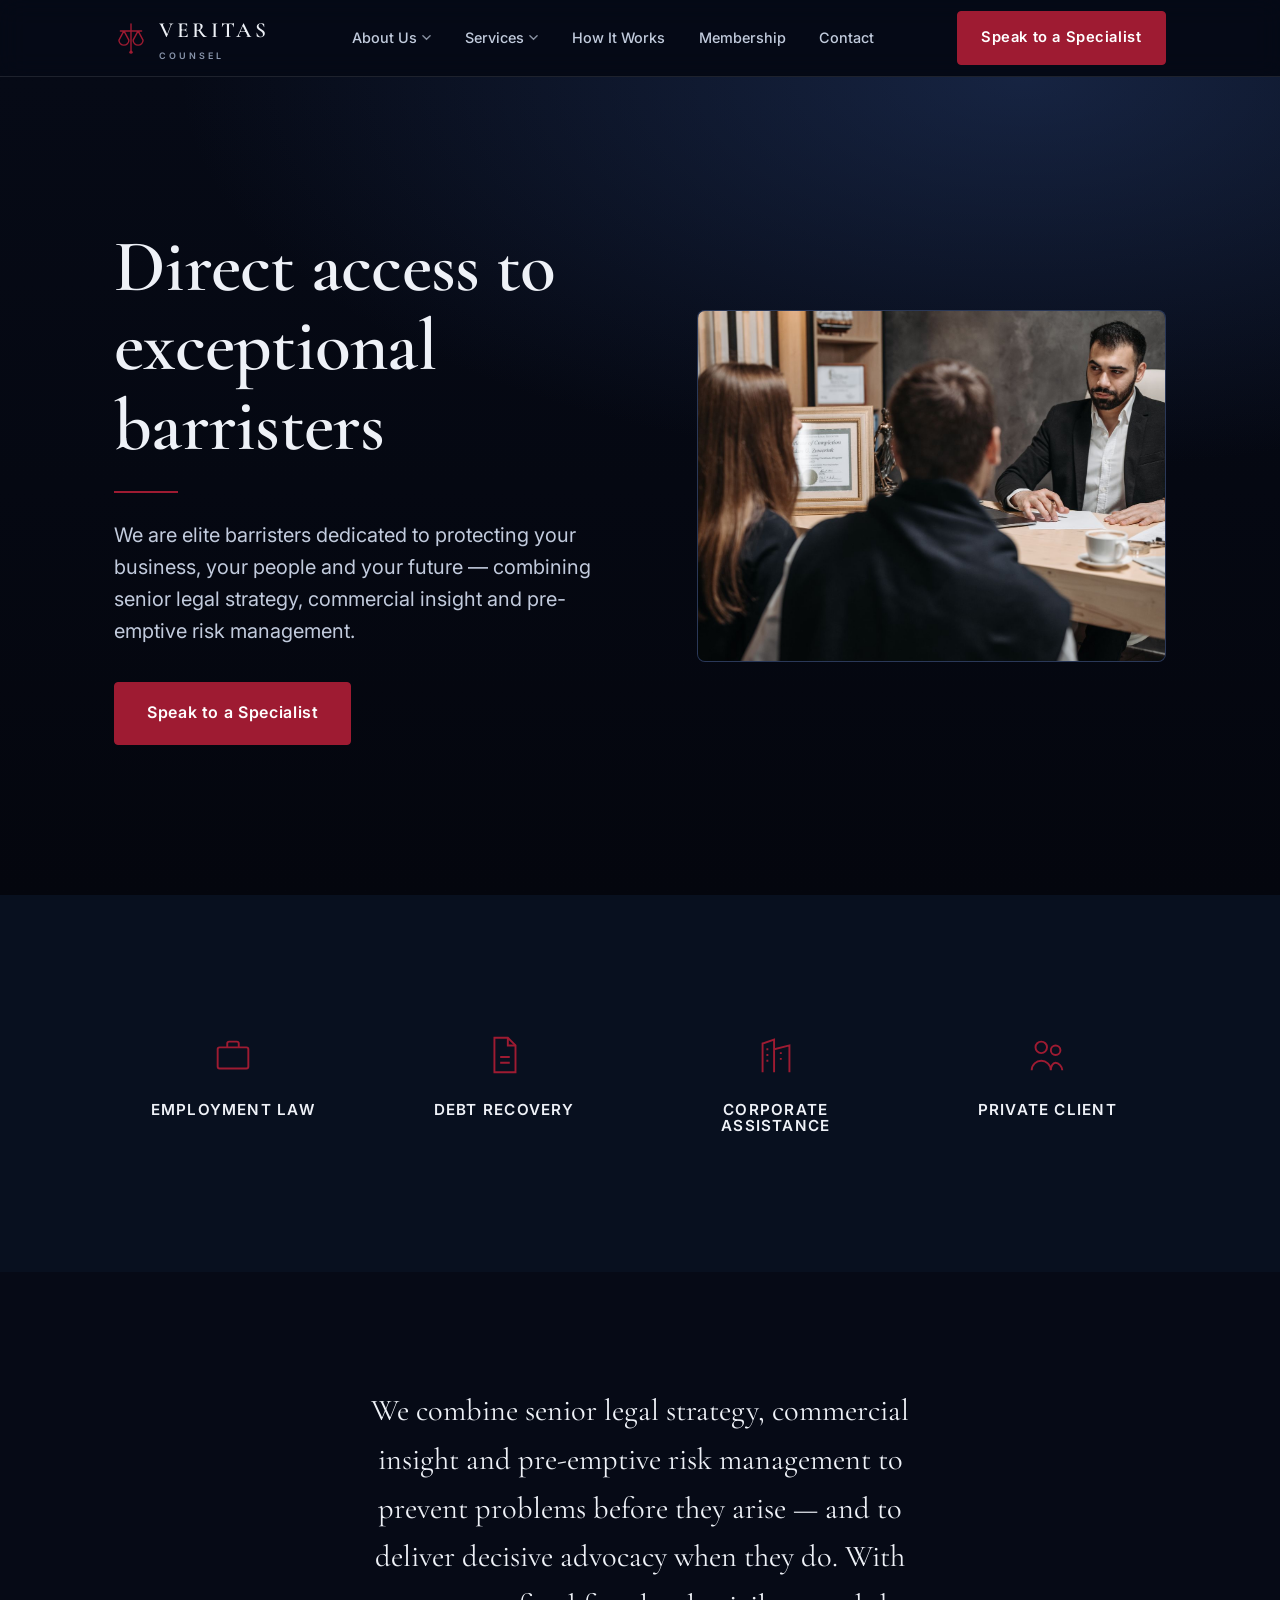
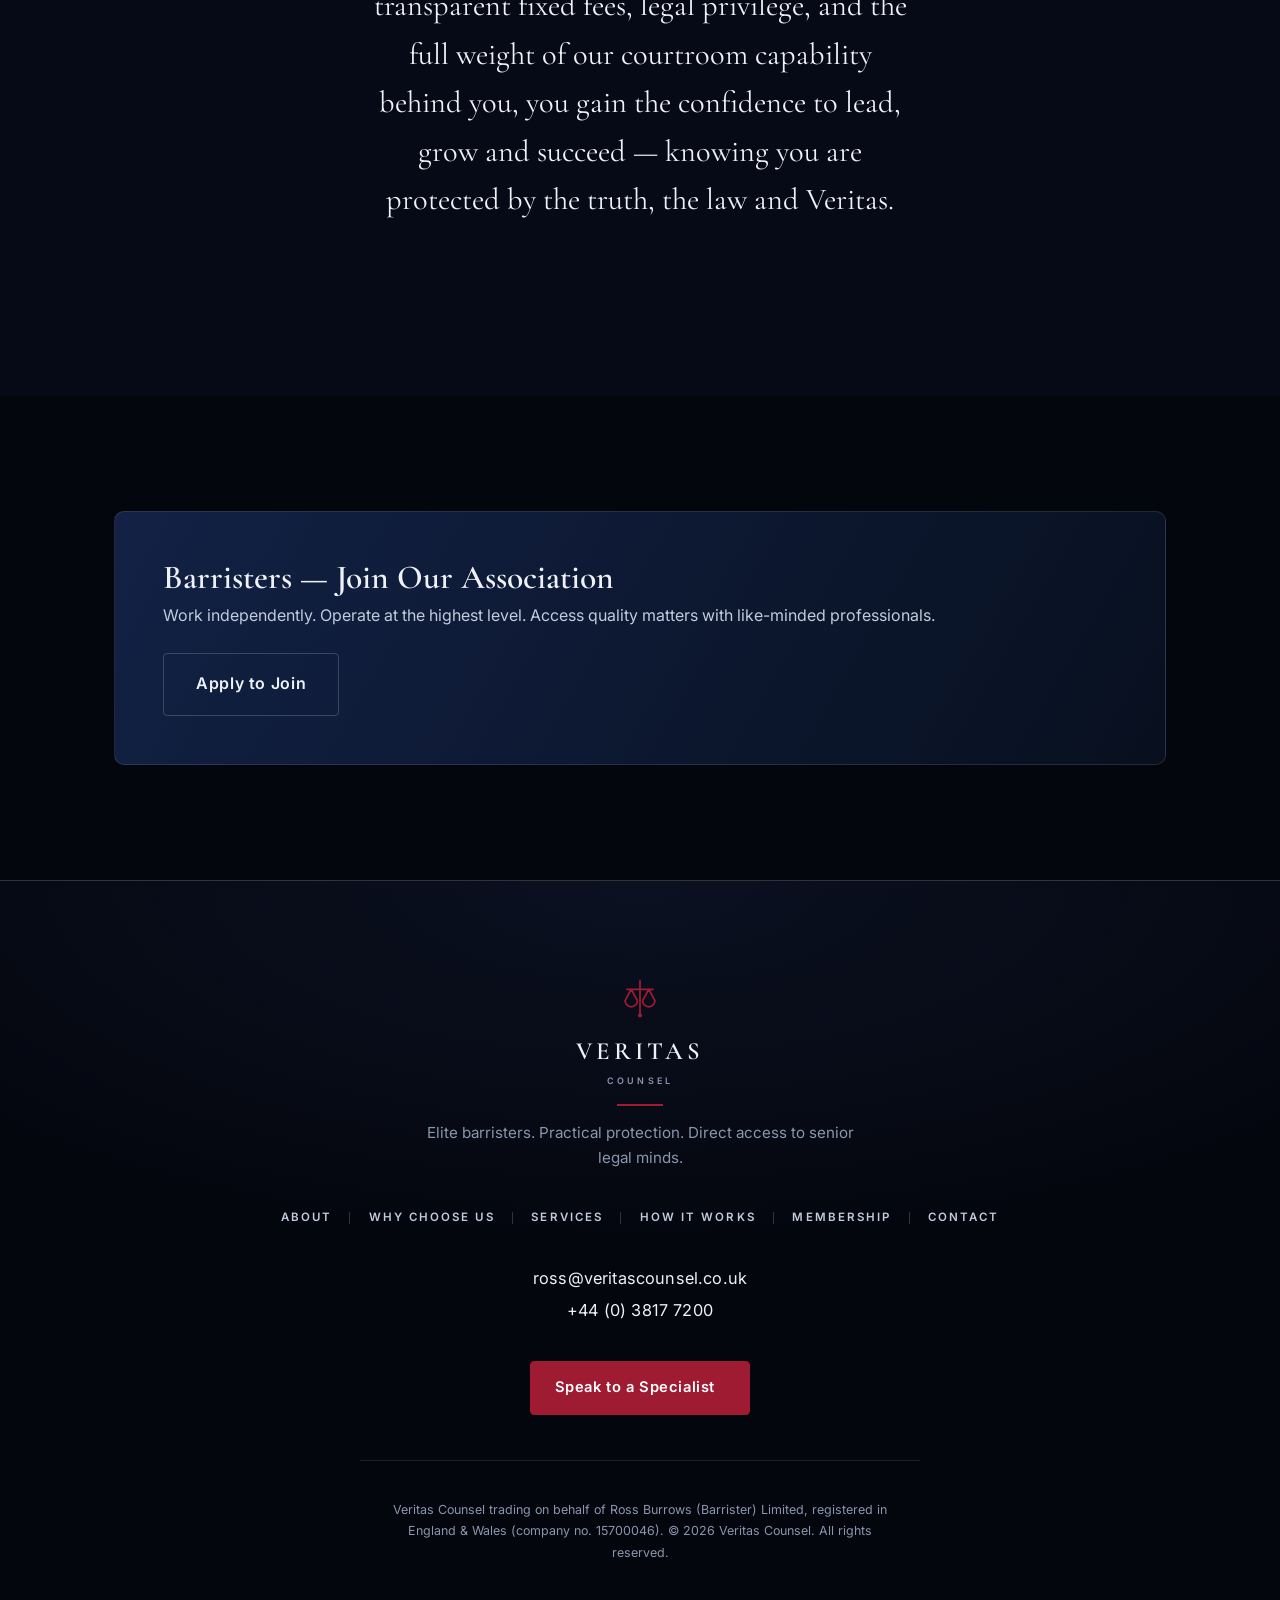
==== commit 0d3546ef: "Redesign footer: premium centered layout - Centered monogram + serif wordmark with crimson accent ru" ====
--- a/index.html
+++ b/index.html
@@ -127,33 +127,35 @@
 
   <!-- ===================== FOOTER ===================== -->
   <footer class="site-footer">
-    <div class="container">
-      <div class="footer__grid">
-        <div>
-          <span class="brand__name" style="font-size:1.2rem;">VERITAS<small>COUNSEL</small></span>
-          <p style="margin-top:1rem; max-width:34ch;">Elite barristers. Practical protection. Direct access to senior legal minds.</p>
-        </div>
-        <div>
-          <h4>Explore</h4>
-          <ul>
-            <li><a href="about.html">About Us</a></li>
-            <li><a href="why-choose-us.html">Why Choose Us</a></li>
-            <li><a href="what-we-do.html">What We Do</a></li>
-            <li><a href="membership.html">Membership</a></li>
-          </ul>
-        </div>
-        <div>
-          <h4>Contact</h4>
-          <ul>
-            <li><a data-calendly href="contact.html">Book a call →</a></li>
-            <li><a href="contact.html">Contact us</a></li>
-          </ul>
-        </div>
+    <div class="container footer__inner">
+      <div class="footer__brand">
+        <svg class="footer__mark" viewBox="0 0 48 48" fill="none" xmlns="http://www.w3.org/2000/svg" aria-hidden="true">
+          <path d="M24 4v40M9 14h30M14 14l-7 13a7 7 0 0014 0L14 14zM34 14l-7 13a7 7 0 0014 0L34 14z" stroke="#9e1b32" stroke-width="2" stroke-linecap="round" stroke-linejoin="round"/>
+          <circle cx="24" cy="44" r="2.4" fill="#9e1b32"/>
+        </svg>
+        <span class="brand__name">VERITAS<small>COUNSEL</small></span>
+        <hr class="footer__accent" />
+        <p class="footer__tag">Elite barristers. Practical protection. Direct access to senior legal minds.</p>
       </div>
-      <p class="footer__legal">
-        Veritas Counsel trading on behalf of Ross Burrows (Barrister) Limited, registered in England &amp; Wales (company no. 15700046).
-        © <span id="year">2026</span> Veritas Counsel. All rights reserved.
-      </p>
+
+      <nav class="footer__nav" aria-label="Footer">
+        <a href="about.html">About</a>
+        <a href="why-choose-us.html">Why Choose Us</a>
+        <a href="what-we-do.html">Services</a>
+        <a href="how-it-works.html">How It Works</a>
+        <a href="membership.html">Membership</a>
+        <a href="contact.html">Contact</a>
+      </nav>
+
+      <div class="footer__contact">
+        <a href="mailto:ross@veritascounsel.co.uk">ross@veritascounsel.co.uk</a>
+        <a href="tel:+443817200">+44 (0) 3817 7200</a>
+      </div>
+
+      <a class="btn btn--primary" data-calendly href="contact.html">Speak to a Specialist</a>
+
+      <hr class="footer__rule" />
+      <p class="footer__legal">Veritas Counsel trading on behalf of Ross Burrows (Barrister) Limited, registered in England &amp; Wales (company no. 15700046). &copy; <span id="year">2026</span> Veritas Counsel. All rights reserved.</p>
     </div>
   </footer>
 
--- a/css/styles.css
+++ b/css/styles.css
@@ -210,13 +210,49 @@
 /* ============================================================
    Footer
    ============================================================ */
-.site-footer { background: var(--navy-950); border-top: 1px solid var(--line); padding-block: clamp(48px, 7vw, 80px); }
-.footer__grid { display: grid; grid-template-columns: 1.4fr 1fr 1fr; gap: 2.5rem; }
-.footer h4 { font-family: var(--ff-sans); text-transform: uppercase; letter-spacing: 0.14em; font-size: 0.72rem; color: var(--text-mute); margin: 0 0 1rem; }
-.footer a, .footer p { color: var(--text-soft); font-size: 0.92rem; }
-.footer ul { list-style: none; margin: 0; padding: 0; display: grid; gap: 0.5rem; }
-.footer a:hover { color: #fff; }
-.footer__legal { margin-top: 2.5rem; padding-top: 1.6rem; border-top: 1px solid var(--line); font-size: 0.8rem; color: var(--text-mute); }
+.site-footer {
+  background:
+    radial-gradient(120% 80% at 50% 0%, rgba(42,67,119,.18), transparent 60%),
+    var(--navy-950);
+  border-top: 1px solid var(--line-strong);
+  padding-block: clamp(56px, 8vw, 96px);
+}
+.footer__inner {
+  display: flex; flex-direction: column; align-items: center; text-align: center;
+  gap: clamp(1.6rem, 4vw, 2.4rem);
+}
+
+/* Brand block */
+.footer__brand { display: flex; flex-direction: column; align-items: center; gap: 0.85rem; }
+.footer__mark { width: 42px; height: 42px; }
+.site-footer .brand__name { font-size: 1.55rem; }
+.footer__accent { width: 46px; height: 2px; background: var(--crimson); border: 0; margin: 0.15rem 0 0.1rem; }
+.footer__tag { color: var(--text-mute); max-width: 44ch; margin: 0; font-size: 0.95rem; line-height: 1.6; }
+
+/* Nav — refined uppercase row with hairline separators */
+.footer__nav { display: flex; flex-wrap: wrap; justify-content: center; align-items: center; gap: 0.7rem 0; }
+.footer__nav a {
+  position: relative; padding: 0 1.15rem;
+  text-transform: uppercase; letter-spacing: 0.18em; font-size: 0.72rem; font-weight: 600;
+  color: var(--text-soft); transition: color .2s ease;
+}
+.footer__nav a:hover { color: #fff; }
+.footer__nav a:not(:last-child)::after {
+  content: ""; position: absolute; right: 0; top: 50%; transform: translateY(-50%);
+  width: 1px; height: 12px; background: var(--line-strong);
+}
+
+/* Contact */
+.footer__contact { display: flex; flex-direction: column; gap: 0.35rem; }
+.footer__contact a { color: var(--text); font-size: 1.02rem; letter-spacing: 0.01em; transition: color .2s ease; }
+.footer__contact a:hover { color: var(--accent); }
+
+/* CTA */
+.footer__inner > .btn { min-width: 220px; }
+
+/* Legal */
+.footer__rule { width: min(560px, 100%); height: 1px; background: var(--line); border: 0; margin: 0.4rem 0 0; }
+.footer__legal { color: var(--text-mute); font-size: 0.78rem; max-width: 64ch; margin: 0; line-height: 1.7; }
 
 /* ============================================================
    Image placeholders (grey boxes until real assets arrive)
@@ -299,7 +335,6 @@
 @media (max-width: 920px) {
   .grid--4 { grid-template-columns: repeat(2, 1fr); }
   .grid--3 { grid-template-columns: 1fr; }
-  .footer__grid { grid-template-columns: 1fr 1fr; }
 
   .nav__toggle { display: block; }
 
@@ -353,6 +388,11 @@
   /* Full-width CTA at the foot of the drawer (injected by main.js) */
   .nav__drawer-cta { display: block; margin-top: 1.8rem; }
   .nav__drawer-cta .btn { width: 100%; justify-content: center; }
+
+  /* Footer nav wraps to multiple rows — drop pipe separators, use spacing */
+  .footer__nav { gap: 0.9rem 1.4rem; }
+  .footer__nav a { padding: 0; }
+  .footer__nav a::after { display: none; }
 }
 
 @media (max-width: 820px) {
@@ -362,7 +402,6 @@
 
 @media (max-width: 560px) {
   .grid--4, .grid--2 { grid-template-columns: 1fr; }
-  .footer__grid { grid-template-columns: 1fr; }
   .cta-band { flex-direction: column; align-items: flex-start; }
   .vrow { grid-template-columns: 1fr; gap: 0.4rem; }
   .step { grid-template-columns: 40px 1fr; }
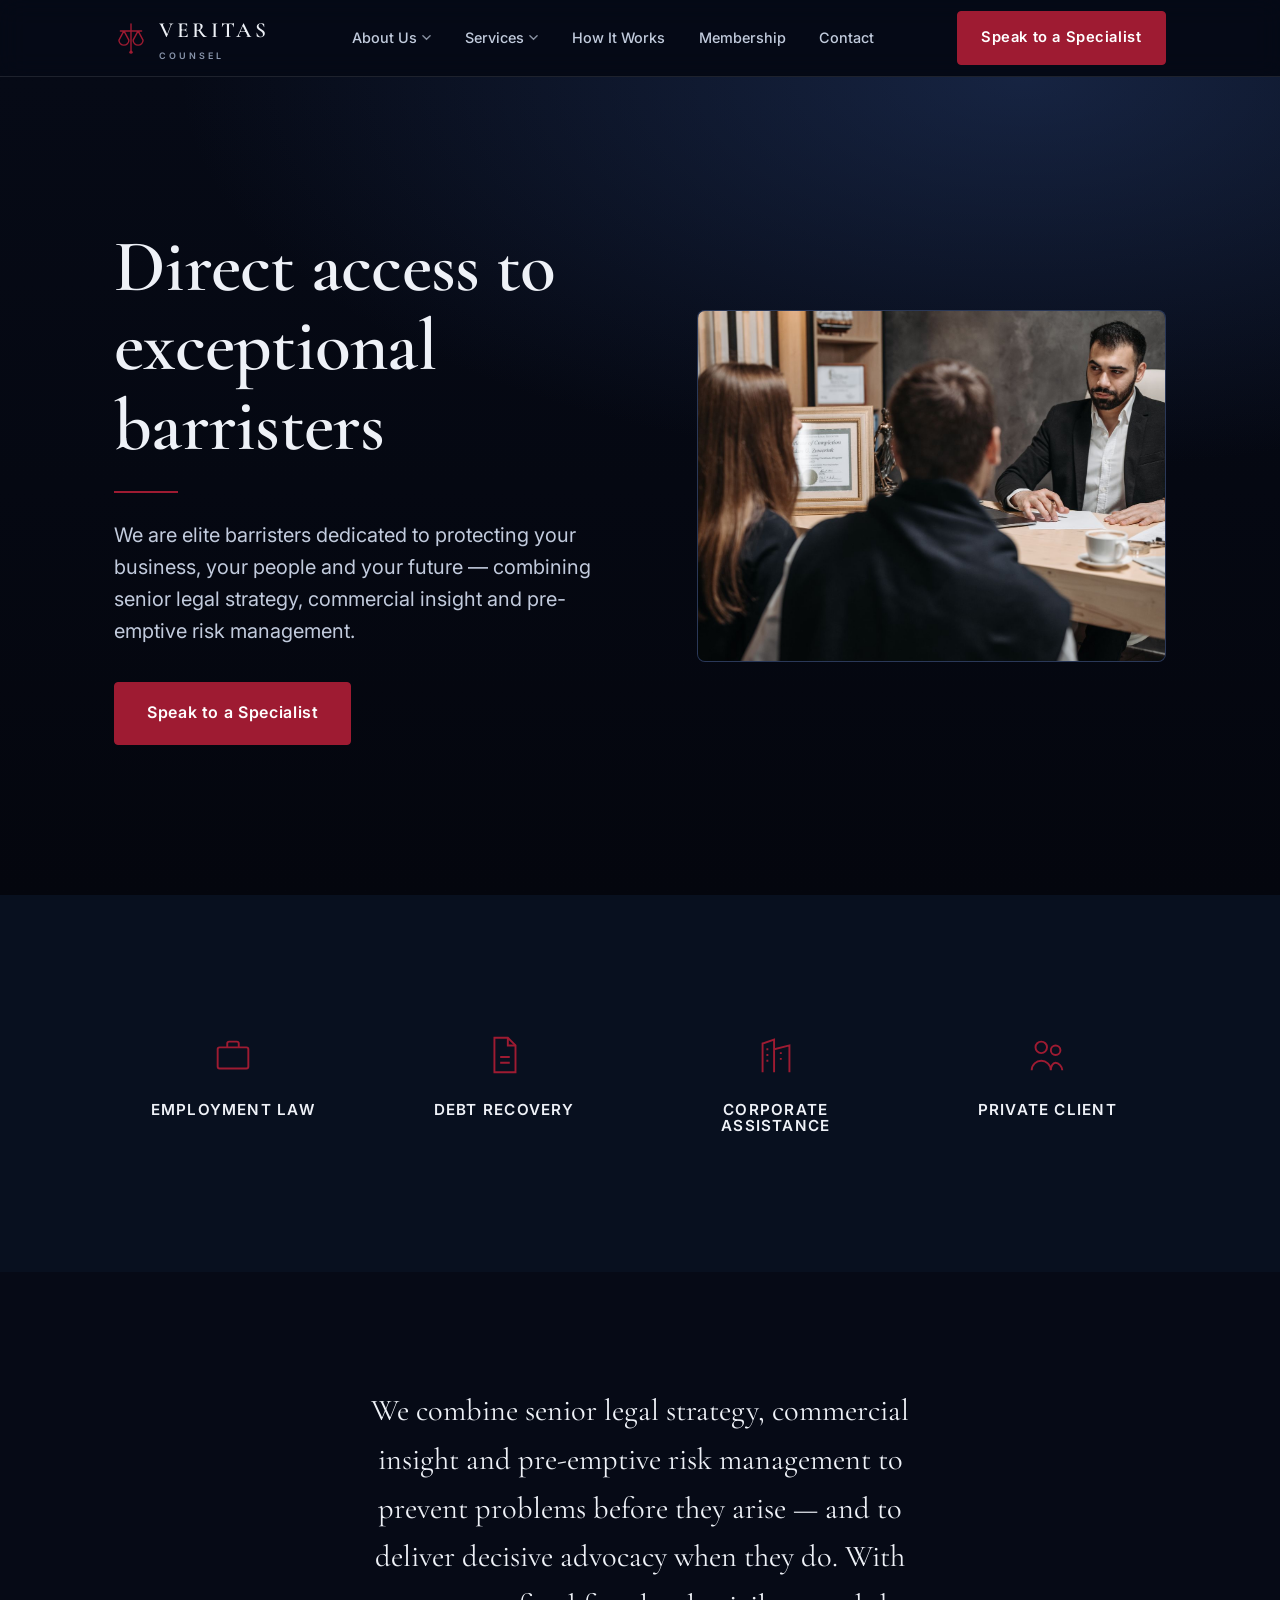
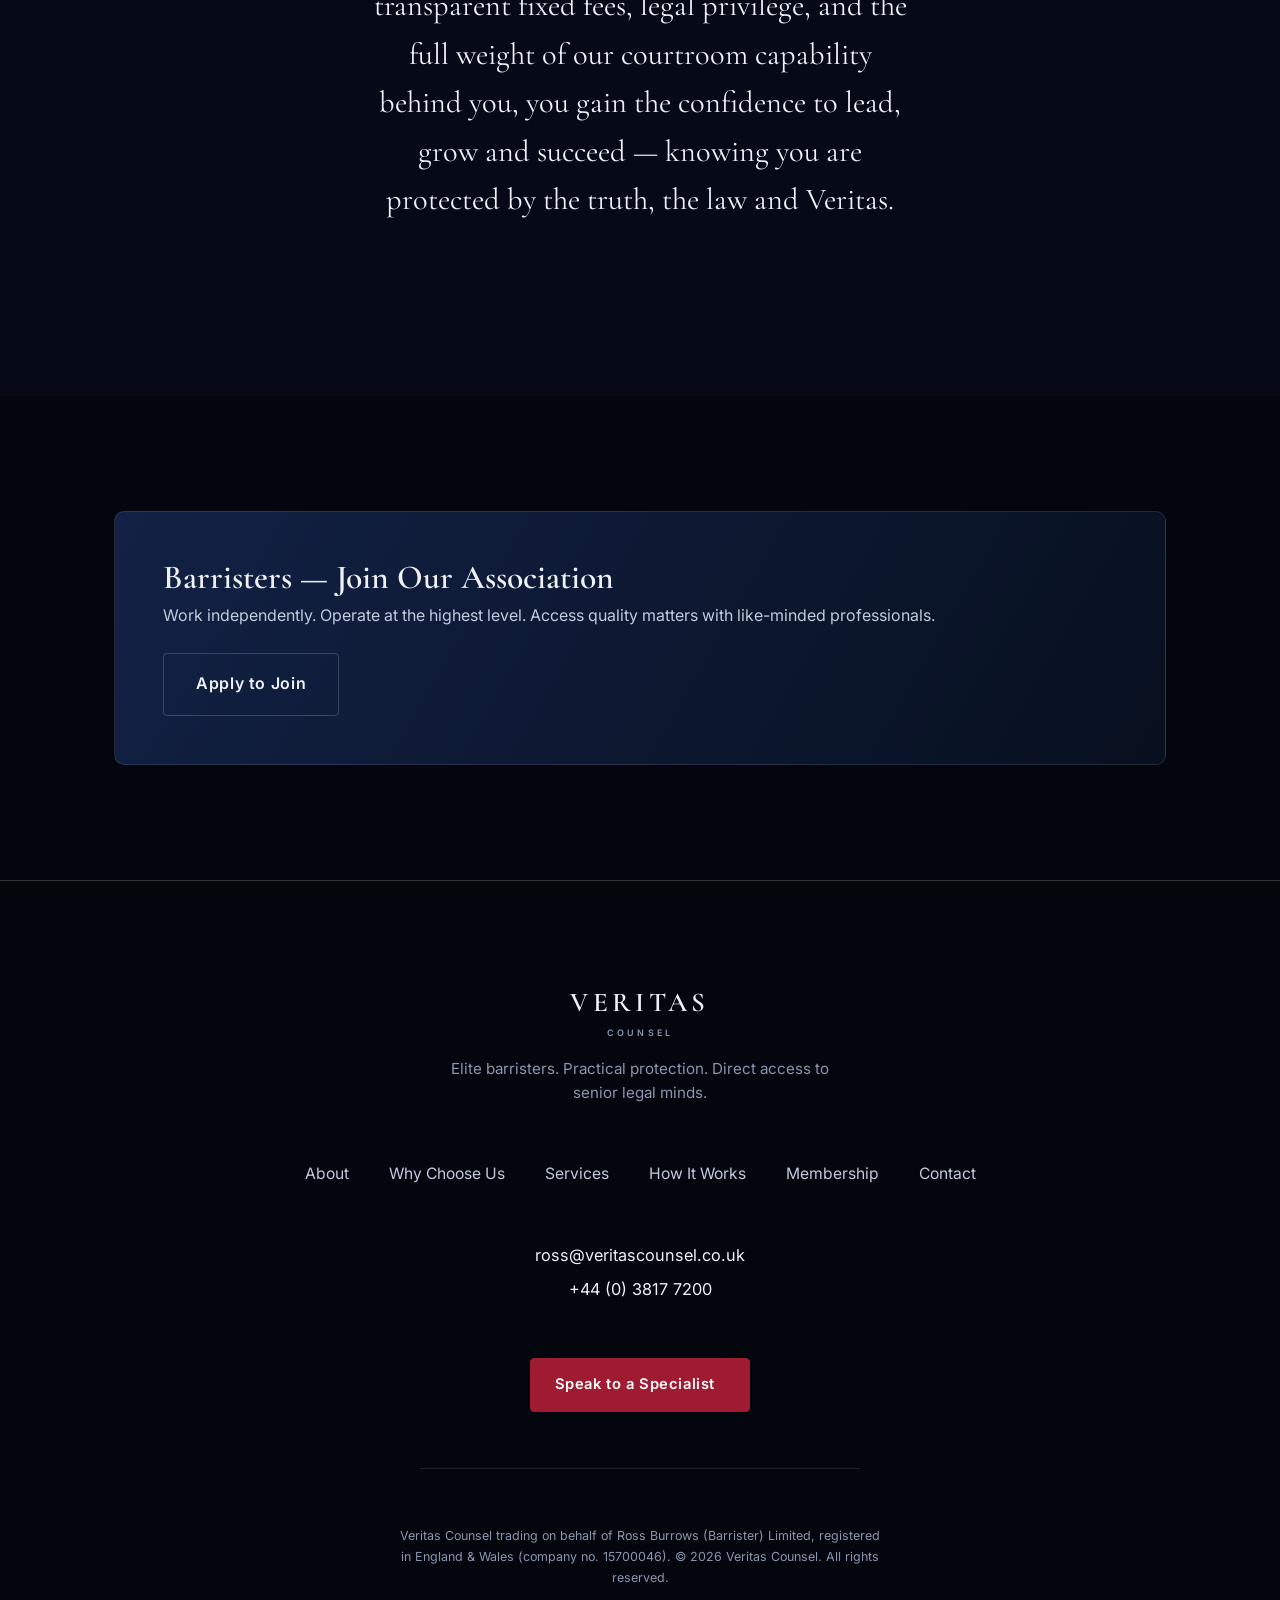
==== commit d3a341dc: "Simplify footer: clean wordmark, stacked nav, generous spacing Drop the crude scales icon and tight " ====
--- a/index.html
+++ b/index.html
@@ -129,12 +129,7 @@
   <footer class="site-footer">
     <div class="container footer__inner">
       <div class="footer__brand">
-        <svg class="footer__mark" viewBox="0 0 48 48" fill="none" xmlns="http://www.w3.org/2000/svg" aria-hidden="true">
-          <path d="M24 4v40M9 14h30M14 14l-7 13a7 7 0 0014 0L14 14zM34 14l-7 13a7 7 0 0014 0L34 14z" stroke="#9e1b32" stroke-width="2" stroke-linecap="round" stroke-linejoin="round"/>
-          <circle cx="24" cy="44" r="2.4" fill="#9e1b32"/>
-        </svg>
         <span class="brand__name">VERITAS<small>COUNSEL</small></span>
-        <hr class="footer__accent" />
         <p class="footer__tag">Elite barristers. Practical protection. Direct access to senior legal minds.</p>
       </div>
 
--- a/css/styles.css
+++ b/css/styles.css
@@ -211,48 +211,35 @@
    Footer
    ============================================================ */
 .site-footer {
-  background:
-    radial-gradient(120% 80% at 50% 0%, rgba(42,67,119,.18), transparent 60%),
-    var(--navy-950);
+  background: var(--navy-950);
   border-top: 1px solid var(--line-strong);
-  padding-block: clamp(56px, 8vw, 96px);
+  padding-block: clamp(56px, 9vw, 100px);
 }
 .footer__inner {
   display: flex; flex-direction: column; align-items: center; text-align: center;
-  gap: clamp(1.6rem, 4vw, 2.4rem);
-}
-
-/* Brand block */
-.footer__brand { display: flex; flex-direction: column; align-items: center; gap: 0.85rem; }
-.footer__mark { width: 42px; height: 42px; }
-.site-footer .brand__name { font-size: 1.55rem; }
-.footer__accent { width: 46px; height: 2px; background: var(--crimson); border: 0; margin: 0.15rem 0 0.1rem; }
-.footer__tag { color: var(--text-mute); max-width: 44ch; margin: 0; font-size: 0.95rem; line-height: 1.6; }
-
-/* Nav — refined uppercase row with hairline separators */
-.footer__nav { display: flex; flex-wrap: wrap; justify-content: center; align-items: center; gap: 0.7rem 0; }
-.footer__nav a {
-  position: relative; padding: 0 1.15rem;
-  text-transform: uppercase; letter-spacing: 0.18em; font-size: 0.72rem; font-weight: 600;
-  color: var(--text-soft); transition: color .2s ease;
-}
+  gap: clamp(2.4rem, 6vw, 3.5rem);
+}
+
+/* Wordmark */
+.site-footer .brand__name { font-size: 1.7rem; }
+.footer__tag { color: var(--text-mute); max-width: 40ch; margin: 1rem auto 0; font-size: 0.95rem; line-height: 1.6; }
+
+/* Nav — simple, generously spaced */
+.footer__nav { display: flex; flex-wrap: wrap; justify-content: center; gap: 1rem 2.5rem; }
+.footer__nav a { font-size: 0.98rem; color: var(--text-soft); transition: color .2s ease; }
 .footer__nav a:hover { color: #fff; }
-.footer__nav a:not(:last-child)::after {
-  content: ""; position: absolute; right: 0; top: 50%; transform: translateY(-50%);
-  width: 1px; height: 12px; background: var(--line-strong);
-}
 
 /* Contact */
-.footer__contact { display: flex; flex-direction: column; gap: 0.35rem; }
-.footer__contact a { color: var(--text); font-size: 1.02rem; letter-spacing: 0.01em; transition: color .2s ease; }
+.footer__contact { display: flex; flex-direction: column; gap: 0.5rem; }
+.footer__contact a { color: var(--text); font-size: 1.02rem; transition: color .2s ease; }
 .footer__contact a:hover { color: var(--accent); }
 
 /* CTA */
 .footer__inner > .btn { min-width: 220px; }
 
 /* Legal */
-.footer__rule { width: min(560px, 100%); height: 1px; background: var(--line); border: 0; margin: 0.4rem 0 0; }
-.footer__legal { color: var(--text-mute); font-size: 0.78rem; max-width: 64ch; margin: 0; line-height: 1.7; }
+.footer__rule { width: min(440px, 100%); height: 1px; background: var(--line); border: 0; margin: 0; }
+.footer__legal { color: var(--text-mute); font-size: 0.78rem; max-width: 60ch; margin: 0; line-height: 1.7; }
 
 /* ============================================================
    Image placeholders (grey boxes until real assets arrive)
@@ -389,10 +376,8 @@
   .nav__drawer-cta { display: block; margin-top: 1.8rem; }
   .nav__drawer-cta .btn { width: 100%; justify-content: center; }
 
-  /* Footer nav wraps to multiple rows — drop pipe separators, use spacing */
-  .footer__nav { gap: 0.9rem 1.4rem; }
-  .footer__nav a { padding: 0; }
-  .footer__nav a::after { display: none; }
+  /* Footer nav: stack into a clean single column on phones */
+  .footer__nav { flex-direction: column; gap: 1.1rem; }
 }
 
 @media (max-width: 820px) {
